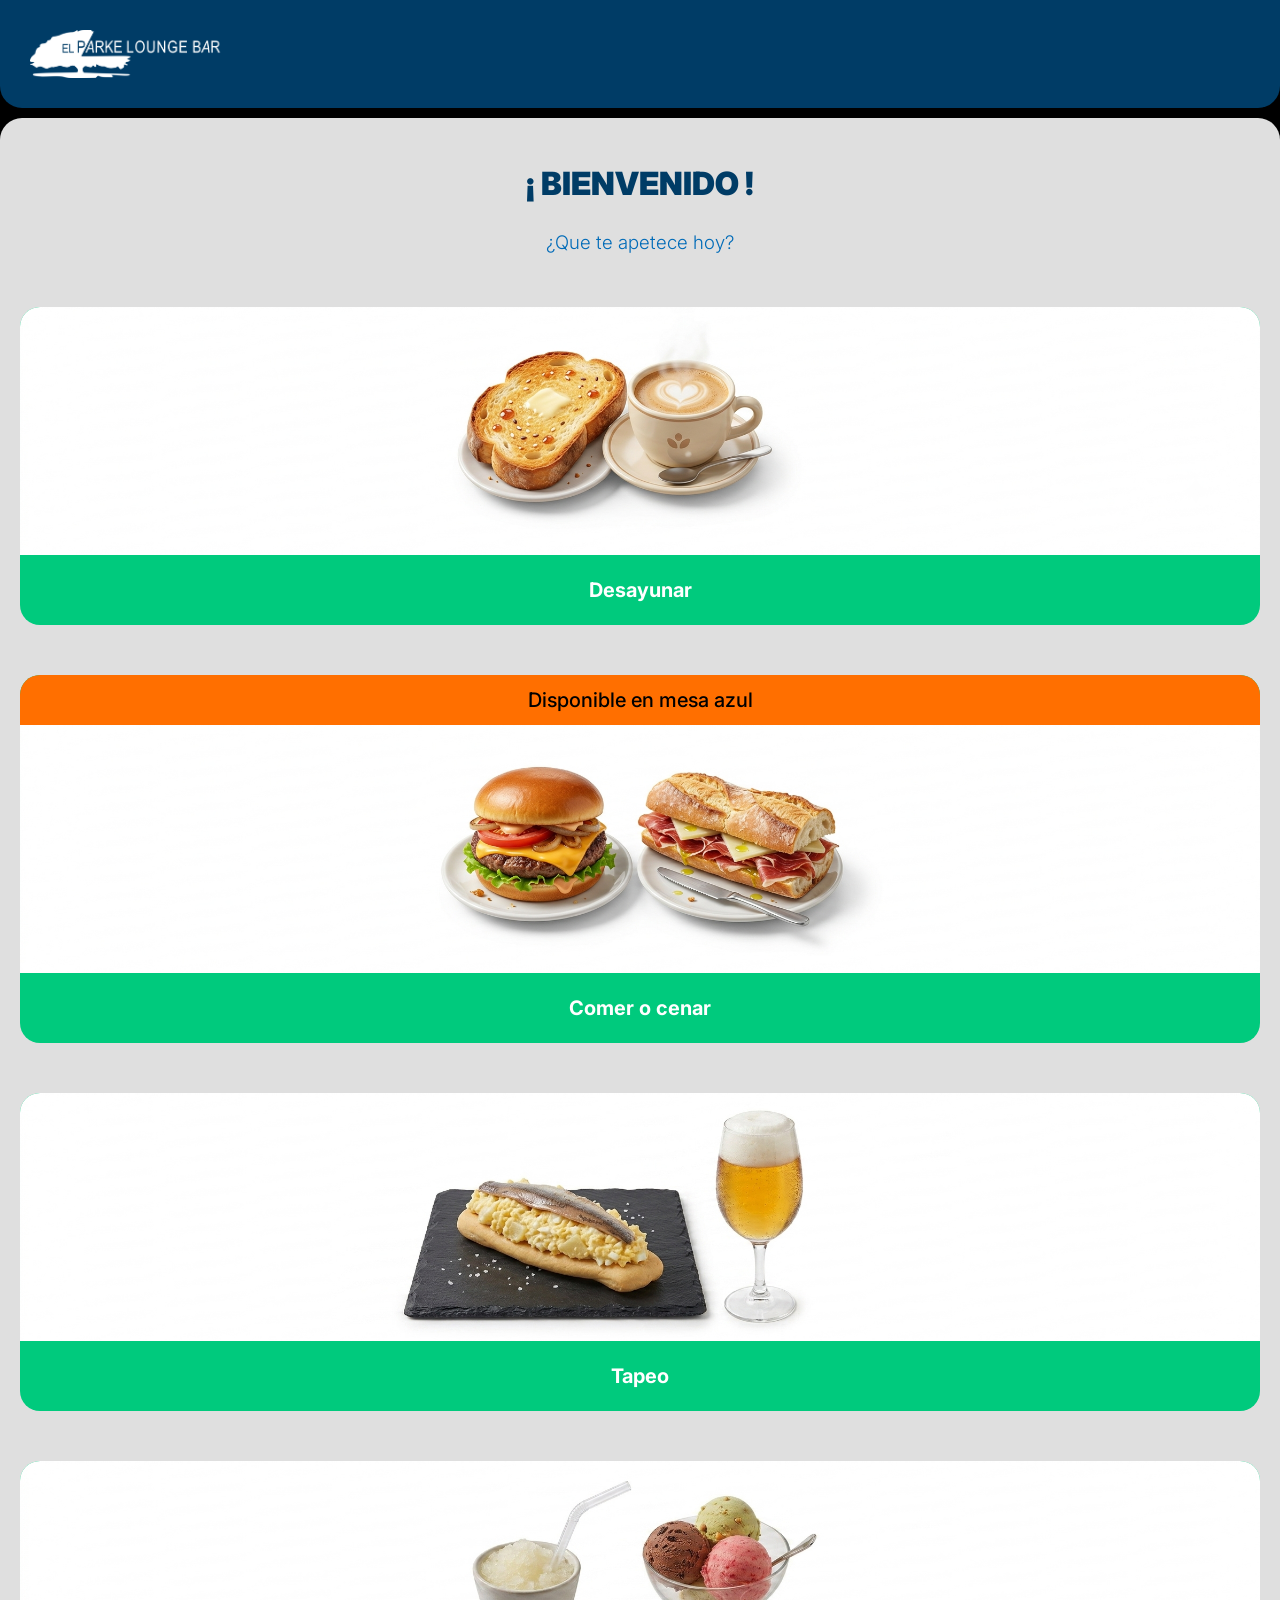
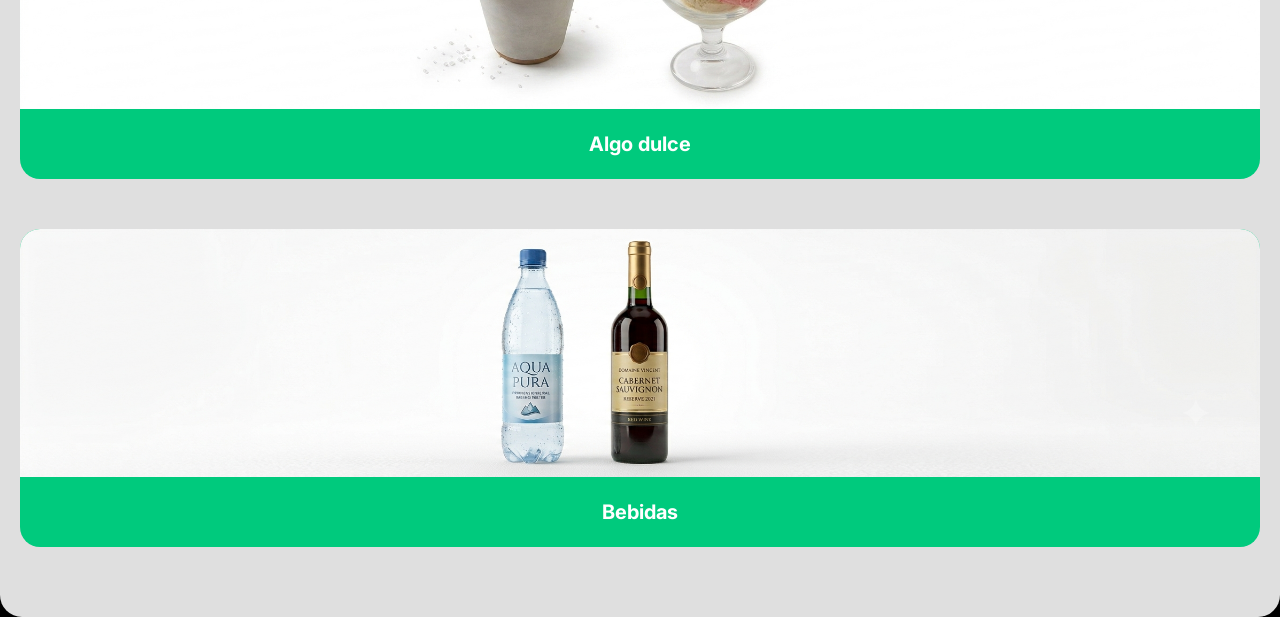
==== index.html @ a4dc77bc "Barra de navegación chrome con color sin importar modo oscuro" ====
<!DOCTYPE html>
<html lang="es">
<head>
    <meta charset="UTF-8">
    <meta name="viewport" content="width=device-width, initial-scale=1.0">
    <meta name="theme-color" content="#003C66" media="(prefers-color-scheme: light)">
    <meta name="theme-color" content="#003C66" media="(prefers-color-scheme: dark)">
    <title>El Parke Lounge Bar</title>
    <link rel="stylesheet" href="index.css">

    <title>El Parke Lounge Bar</title>
    <link rel="preconnect" href="https://fonts.googleapis.com">
    <link rel="preconnect" href="https://fonts.gstatic.com" crossorigin>
    <link href="https://fonts.googleapis.com/css2?family=Inter:wght@400;600;700&display=swap" rel="stylesheet">
</head>

<body>
    <header>
        <img class="Logo" src="Recursos/Logo/IsoLogoWhiteBackgroundBlue.png" alt="Logotipo del comercio llamado El Parque lounch bar que se compone de un arbol y el nombre del local">
    </header>
    
    <main>
        <h1 class="Welcome">¡ BIENVENIDO !</h1>
        <h3 class="QueApetece">¿Que te apetece hoy?</h3>

        <a href="SeccionesES/desayunoES.html" class="ButtonDesayunoInicio">
            <img src="Recursos/Desayunos/ToastAndCoffe.png" alt="Imagen de fondo blanco con una ilustración en 3D que muestra en el centro de la imagen una tostada y una taza de café">
            <p>Desayunar</p>
        </a>

        <a href="SeccionesES/comidaES.html" class="ButtonComidaInicio">
            <p class="AlertaInicio">Disponible en mesa azul</p>
            <img class="SeccionComida" src="Recursos/Comidas/Eat.jpg" alt="Imagen de fondo blanco con una ilustración en 3D que muestra en el centro de la imágen una hamburguesa y un bocadillo">
            <p>Comer o cenar</p>
        </a>

        <a href="SeccionesES/tapeoES.html" class="ButtonTapeoInicio">
            <img src="Recursos/Tapeo/MarineraAndCaña.png" alt="Imagen de fondo blanco con una ilustración en 3D que muestra en el centro de la imágen una marinera y una caña">
            <p>Tapeo</p>
        </a>

        <a href="SeccionesES/dulceES.html" class="ButtonDulceInicio">
            <img src="Recursos/Dulces/GranizadoCopaHelado.png" alt="Imagen de fondo blanco con una ilustración en 3D que muestra en el centro de la imágen un granizado y una copa de elado con tres bolas de diferente sabor">
            <p>Algo dulce</p>
        </a>

        <a href="SeccionesES/bebida.html" class="ButtonDulceInicio">
            <img src="Recursos/Bebidas/PortadaBebidas.png" alt="Imagen de fondo blanco con una ilustración en 3D que muestra en el centro de la imágen una botella de agua y una botella de vino">
            <p>Bebidas</p>
        </a>

    </main>
</body>
</html>
---- index.css ----
body{
    background-color: black;
    padding: 0px;
    margin: 0px;

    font-family: 'Inter', sans-serif;
    font-size: 16px;
    line-height: 1.5;


}

header{
    background-color: #003C66;
    margin: 0px; /*10px*/
    padding: 30px;
    border-radius: 0px 0px 22px 22px; /*22px*/

    display: flex;
    justify-content: space-between;
    align-items: center;


}

img.Logo{
    max-width: 200px;
    height: auto;
}

main{
    background-color: #dfdfdf;
    margin-top: 10px;
    padding: 20px 20px;
    border-radius: 22px;
}

h1.Welcome{
    color: #003C66;
    font-weight: 900;

    text-align: center;
}

h3.QueApetece{
    color: #006BB8;
    font-weight: 300;

    text-align: center;
}

/*div{
    background-color: #00CA7D;
    border-radius: 20px;
    border: none;

    display: flex;
    align-items: center;
    flex-direction: column;

    margin: 50px 0px 50px 0px;
}*/

a{
    background-color: #00CA7D;
    border-radius: 20px;
    border: none;
    margin: 50px 0px 50px 0px;

    display: flex;
    align-items: center;
    flex-direction: column;

    text-decoration: none;
    color: inherit;
}

img{
    border-radius: 20px 20px 0px 0px;
    max-width: 100%;
    height: auto;
}

img.SeccionComida{
    border-radius: 0px 0px 0px 0px;
    max-width: 100%;
    height: auto;
}

p{
    color: white;
    font-weight: bold;
    font-size: 20px;
}

p.AlertaInicio{
    background-color: #FF6F00;
    color: black;
    margin: 0px -16px;
    padding: 10px;
    width: 100%;
    box-sizing: border-box;
    border-radius: 20px 20px 0px 0px;

    font-weight: 500;
    text-align: center;
}
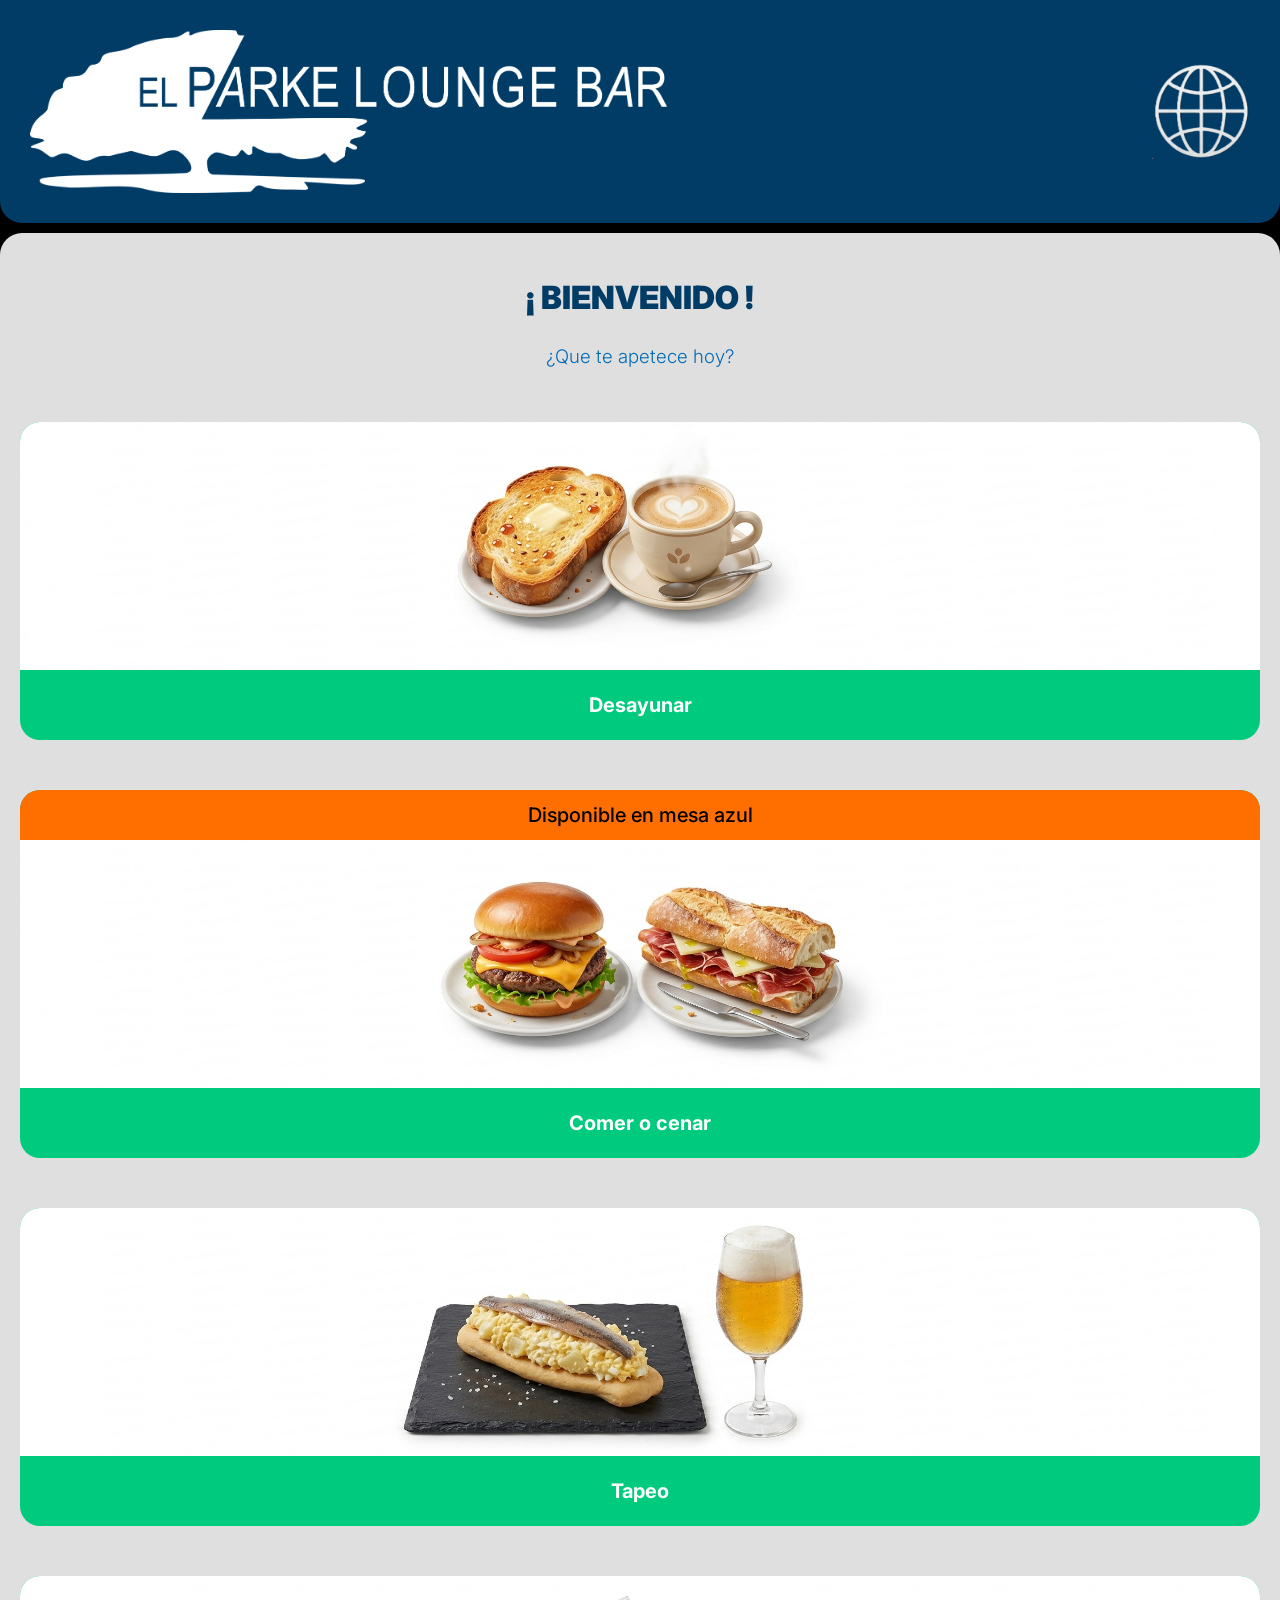
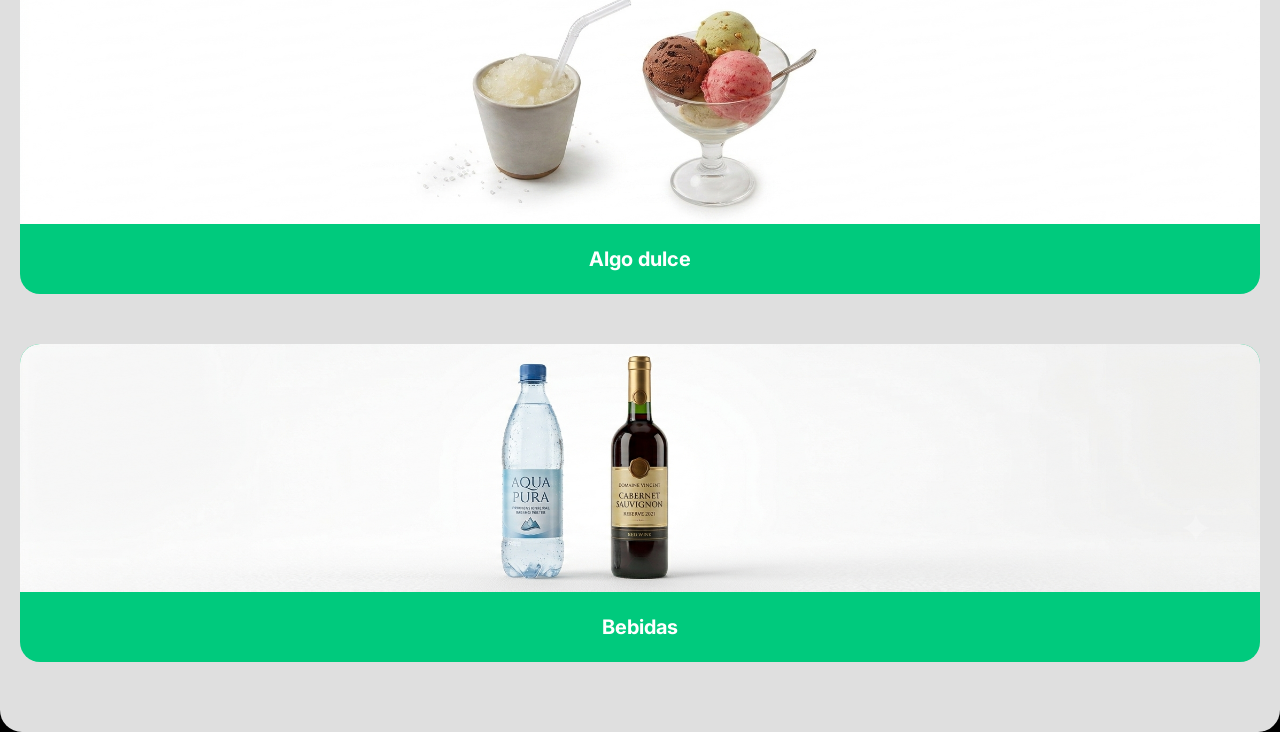
==== commit c3a3d182: "feature: icono de idioma en header" ====
--- a/index.html
+++ b/index.html
@@ -17,6 +17,8 @@
 <body>
     <header>
         <img class="Logo" src="Recursos/Logo/IsoLogoWhiteBackgroundBlue.png" alt="Logotipo del comercio llamado El Parque lounch bar que se compone de un arbol y el nombre del local">
+
+        <img class="IconoIdioma" src="Recursos/Icons/LenguageBotton.png" alt="Icono para cambiar el idioma">
     </header>
     
     <main>
@@ -45,7 +47,7 @@
         </a>
 
         <a href="SeccionesES/bebida.html" class="ButtonDulceInicio">
-            <img src="Recursos/Bebidas/PortadaBebidas.png" alt="Imagen de fondo blanco con una ilustración en 3D que muestra en el centro de la imágen una botella de agua y una botella de vino">
+            <img class="SeccionBebida" src="Recursos/Bebidas/PortadaBebidas.png" alt="Imagen de fondo blanco con una ilustración en 3D que muestra en el centro de la imágen una botella de agua y una botella de vino">
             <p>Bebidas</p>
         </a>
 
--- a/index.css
+++ b/index.css
@@ -24,7 +24,12 @@
 }
 
 img.Logo{
-    max-width: 200px;
+    max-width: 55%;
+    height: auto;
+}
+
+img.IconoIdioma{
+    width: 8%;
     height: auto;
 }
 
@@ -48,18 +53,6 @@
 
     text-align: center;
 }
-
-/*div{
-    background-color: #00CA7D;
-    border-radius: 20px;
-    border: none;
-
-    display: flex;
-    align-items: center;
-    flex-direction: column;
-
-    margin: 50px 0px 50px 0px;
-}*/
 
 a{
     background-color: #00CA7D;
@@ -87,6 +80,12 @@
     height: auto;
 }
 
+img.SeccionBebida{
+    border-radius: 20px 20px 0px 0px;
+    max-width: 100%;
+    height: auto;
+}
+
 p{
     color: white;
     font-weight: bold;
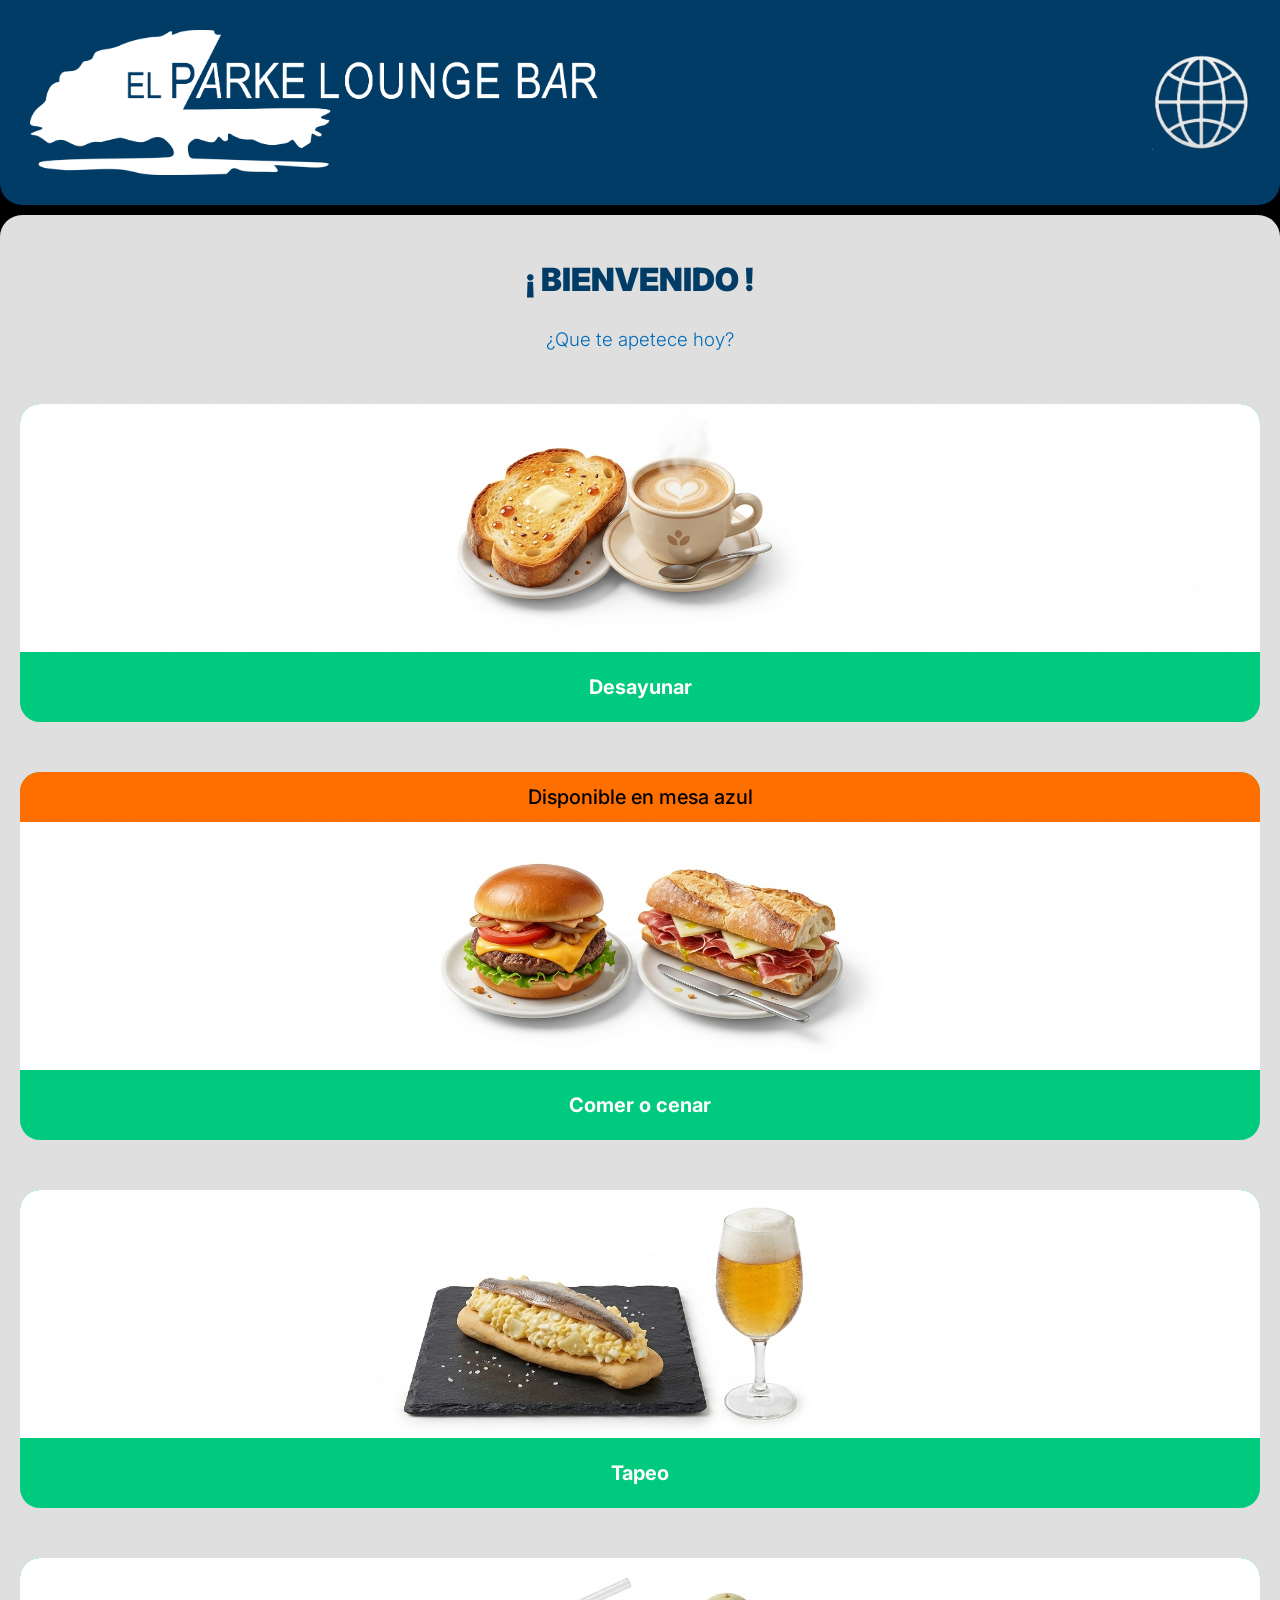
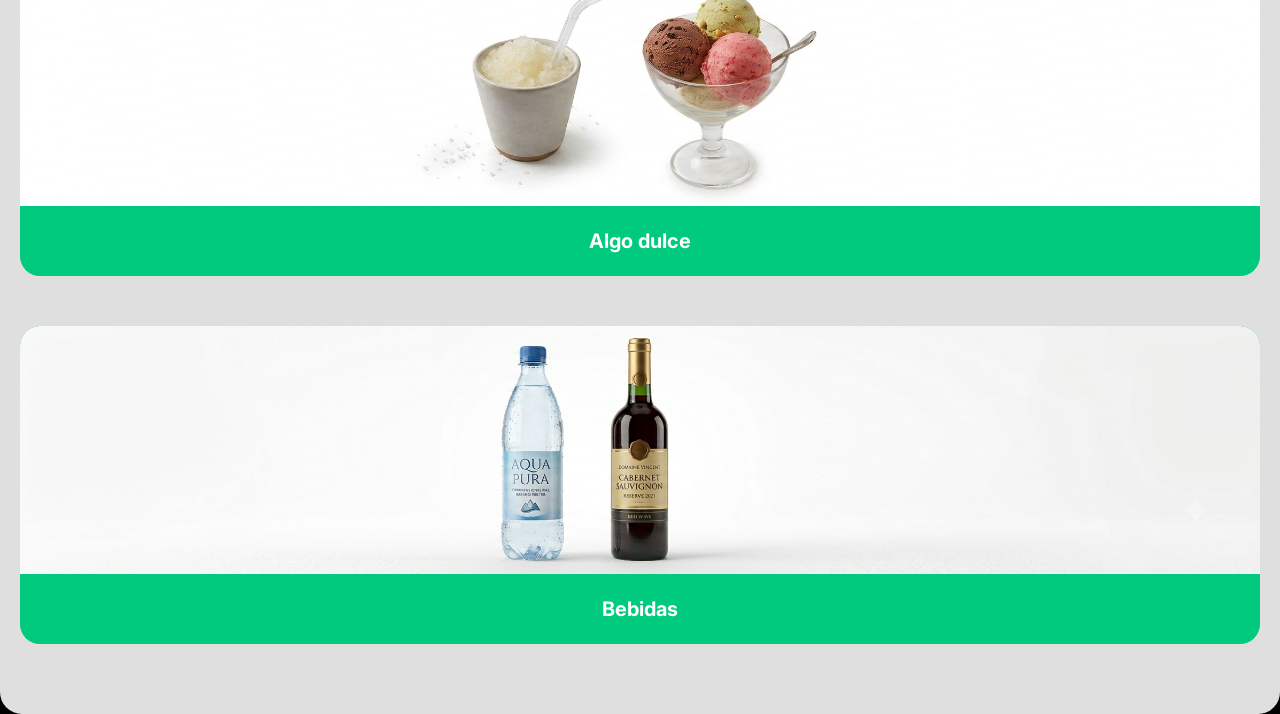
==== commit e9767c15: "feature idioma" ====
--- a/index.html
+++ b/index.html
@@ -8,7 +8,6 @@
     <title>El Parke Lounge Bar</title>
     <link rel="stylesheet" href="index.css">
 
-    <title>El Parke Lounge Bar</title>
     <link rel="preconnect" href="https://fonts.googleapis.com">
     <link rel="preconnect" href="https://fonts.gstatic.com" crossorigin>
     <link href="https://fonts.googleapis.com/css2?family=Inter:wght@400;600;700&display=swap" rel="stylesheet">
@@ -18,9 +17,15 @@
     <header>
         <img class="Logo" src="Recursos/Logo/IsoLogoWhiteBackgroundBlue.png" alt="Logotipo del comercio llamado El Parque lounch bar que se compone de un arbol y el nombre del local">
 
-        <img class="IconoIdioma" src="Recursos/Icons/LenguageBotton.png" alt="Icono para cambiar el idioma">
+        <div class="SelectorIdioma">
+            <img class="IconoIdioma" src="Recursos/Icons/LenguageBotton.png" alt="Icono para cambiar el idioma">
+            <select class="MenuIdioma" aria-label="Seleccionar idioma">
+                <option value="ES" selected>Español</option>
+                <option value="EN">English</option>
+            </select>
+        </div>
     </header>
-    
+
     <main>
         <h1 class="Welcome">¡ BIENVENIDO !</h1>
         <h3 class="QueApetece">¿Que te apetece hoy?</h3>
@@ -46,11 +51,13 @@
             <p>Algo dulce</p>
         </a>
 
-        <a href="SeccionesES/bebida.html" class="ButtonDulceInicio">
+        <a href="SeccionesES/bebidasES.html" class="ButtonDulceInicio">
             <img class="SeccionBebida" src="Recursos/Bebidas/PortadaBebidas.png" alt="Imagen de fondo blanco con una ilustración en 3D que muestra en el centro de la imágen una botella de agua y una botella de vino">
             <p>Bebidas</p>
         </a>
 
     </main>
+
+<script src="idiomas.js"></script>
 </body>
-</html>+</html>
--- a/index.css
+++ b/index.css
@@ -24,13 +24,40 @@
 }
 
 img.Logo{
-    max-width: 55%;
+    max-width: 49%;
     height: auto;
 }
 
-img.IconoIdioma{
+/* --------- Selector de idioma --------- */
+
+/* El contenedor ocupa el hueco que antes ocupaba el icono suelto */
+div.SelectorIdioma{
+    position: relative; /* referencia para el select invisible */
     width: 8%;
+    min-width: 44px; /* área táctil mínima recomendada en móvil */
+}
+
+.SelectorIdioma img.IconoIdioma{
+    width: 100%;
     height: auto;
+    display: block;
+}
+
+/* Select transparente encima del icono: al tocar la imagen
+   se abre el menú nativo del sistema para elegir idioma */
+select.MenuIdioma{
+    position: absolute;
+    top: 0;
+    left: 0;
+    width: 100%;
+    height: 100%;
+
+    opacity: 0; /* invisible pero funcional */
+    border: none;
+    cursor: pointer;
+
+    -webkit-appearance: none;
+    appearance: none;
 }
 
 main{
@@ -103,4 +130,4 @@
 
     font-weight: 500;
     text-align: center;
-}+}
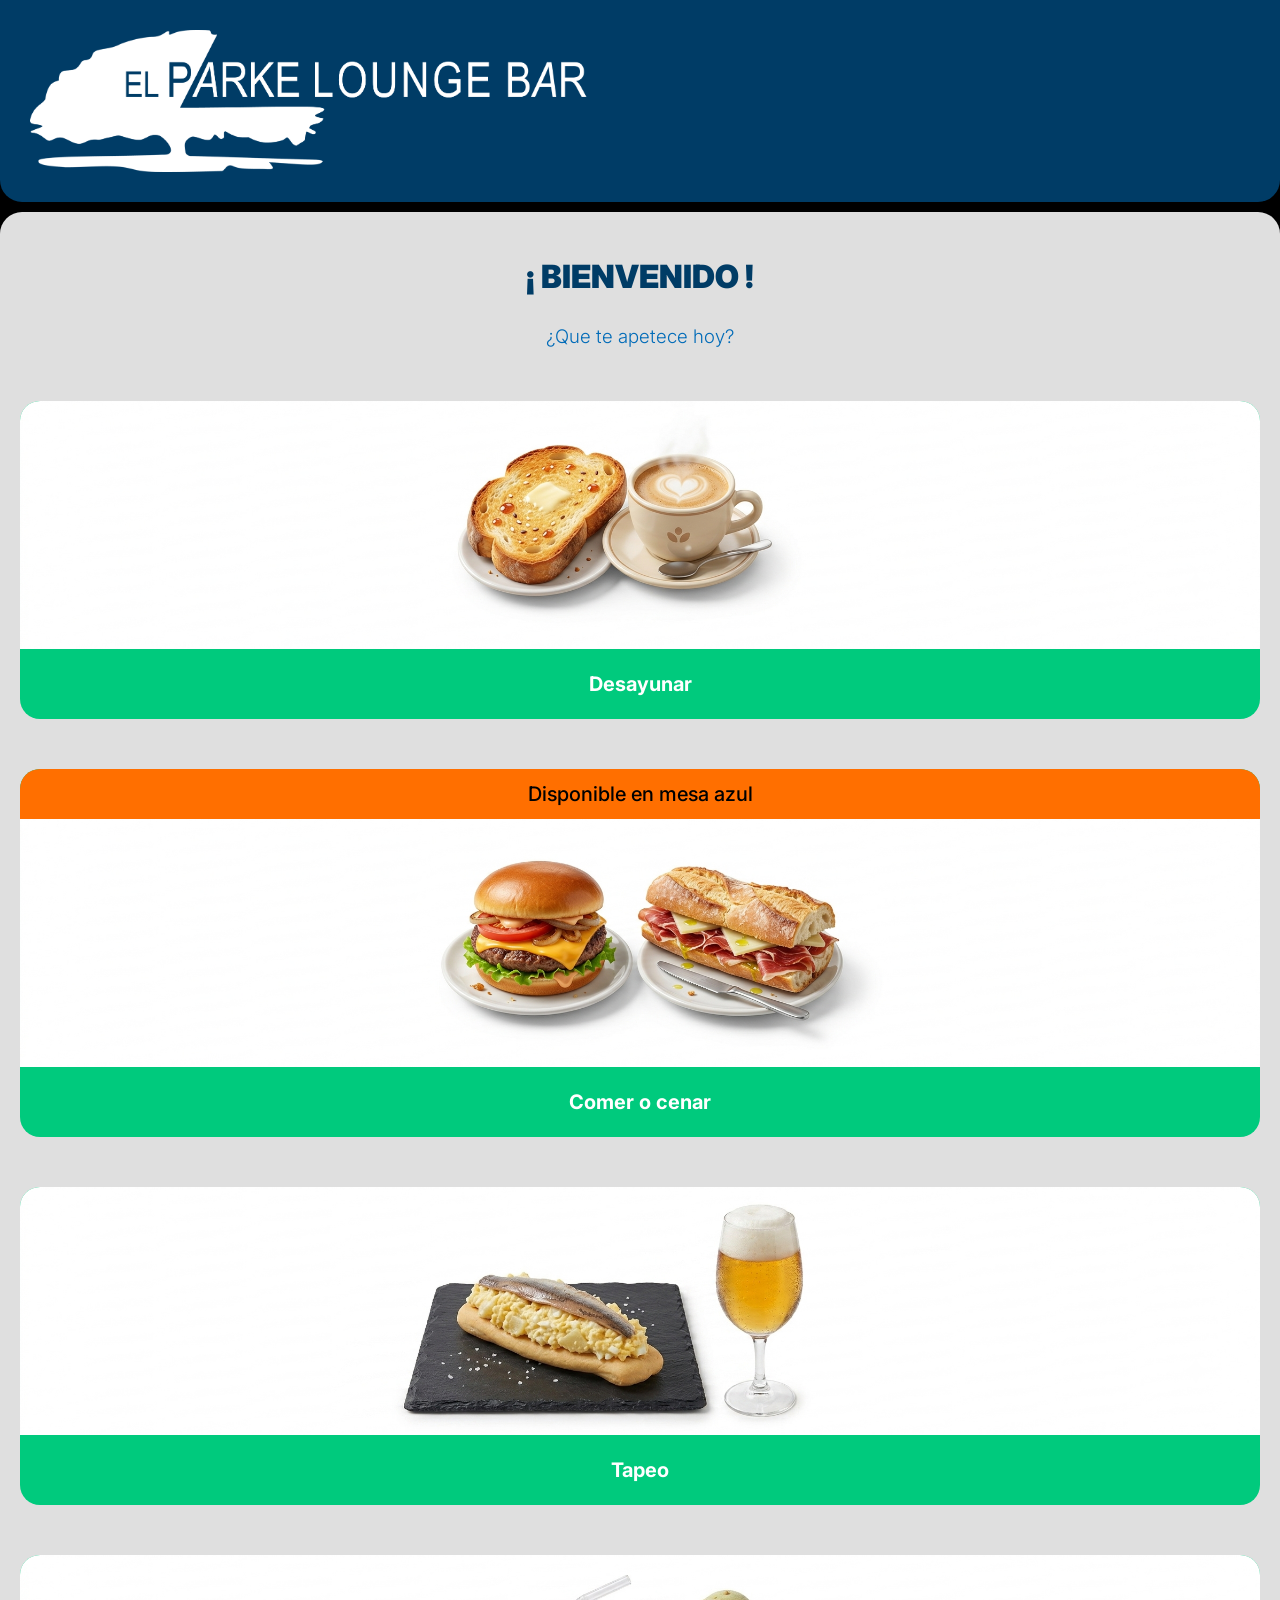
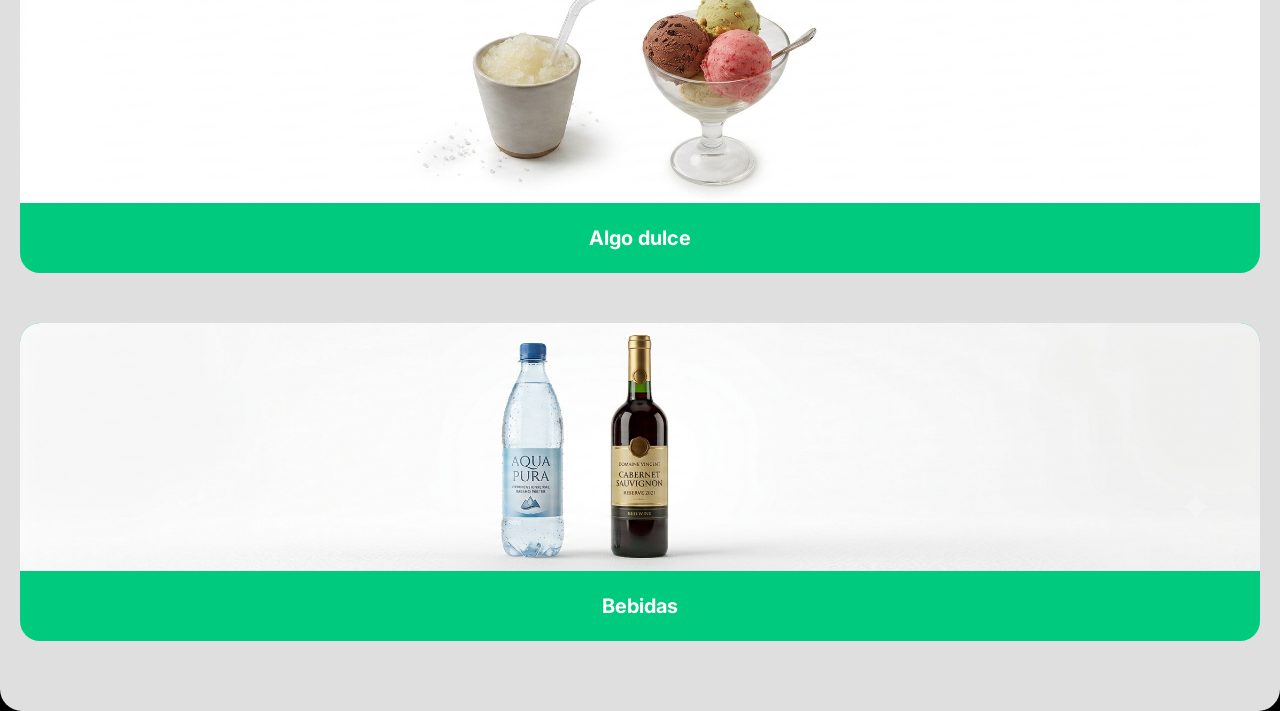
==== commit bb5eaf9d: "Muteada opción de idioma" ====
--- a/index.html
+++ b/index.html
@@ -17,6 +17,7 @@
     <header>
         <img class="Logo" src="Recursos/Logo/IsoLogoWhiteBackgroundBlue.png" alt="Logotipo del comercio llamado El Parque lounch bar que se compone de un arbol y el nombre del local">
 
+        <!--
         <div class="SelectorIdioma">
             <img class="IconoIdioma" src="Recursos/Icons/LenguageBotton.png" alt="Icono para cambiar el idioma">
             <select class="MenuIdioma" aria-label="Seleccionar idioma">
@@ -24,6 +25,7 @@
                 <option value="EN">English</option>
             </select>
         </div>
+        -->
     </header>
 
     <main>
--- a/index.css
+++ b/index.css
@@ -24,7 +24,7 @@
 }
 
 img.Logo{
-    max-width: 49%;
+    max-width: 48%;
     height: auto;
 }
 
@@ -38,7 +38,7 @@
 }
 
 .SelectorIdioma img.IconoIdioma{
-    width: 100%;
+    width: 50%;
     height: auto;
     display: block;
 }
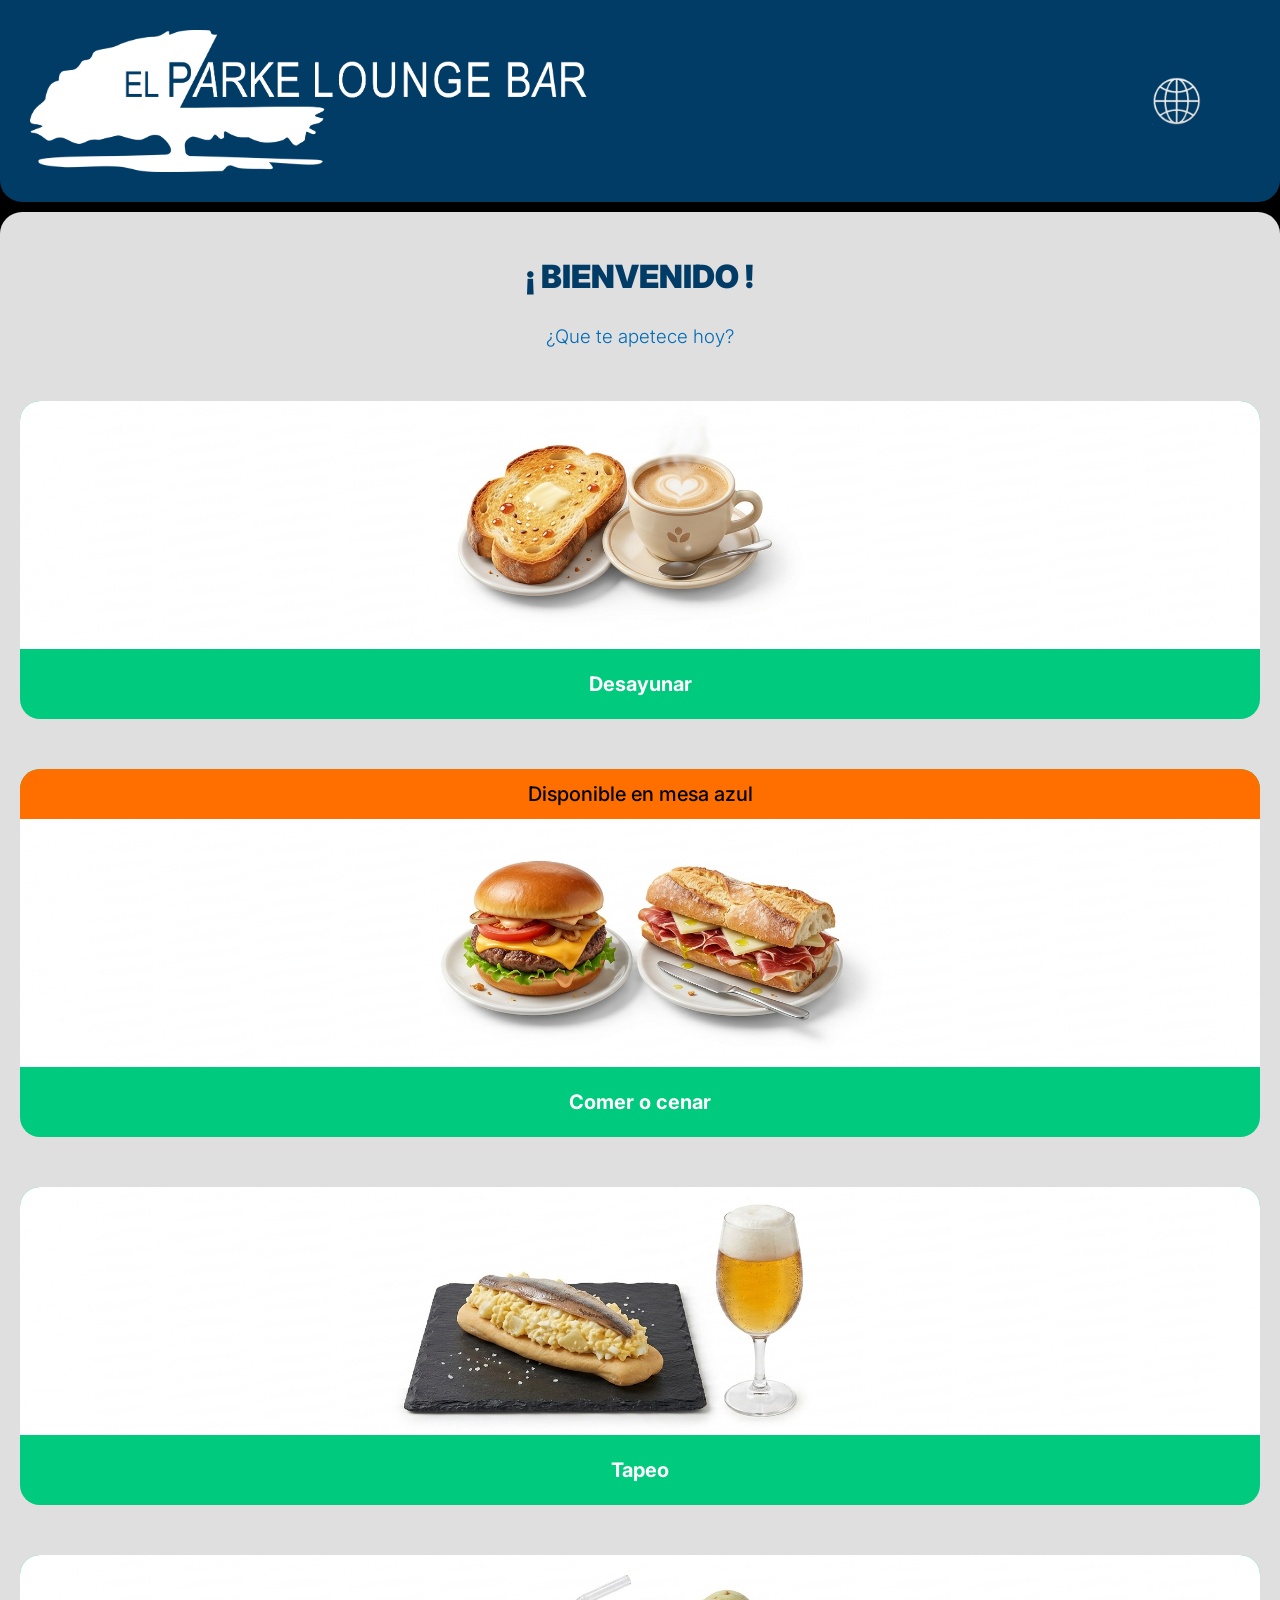
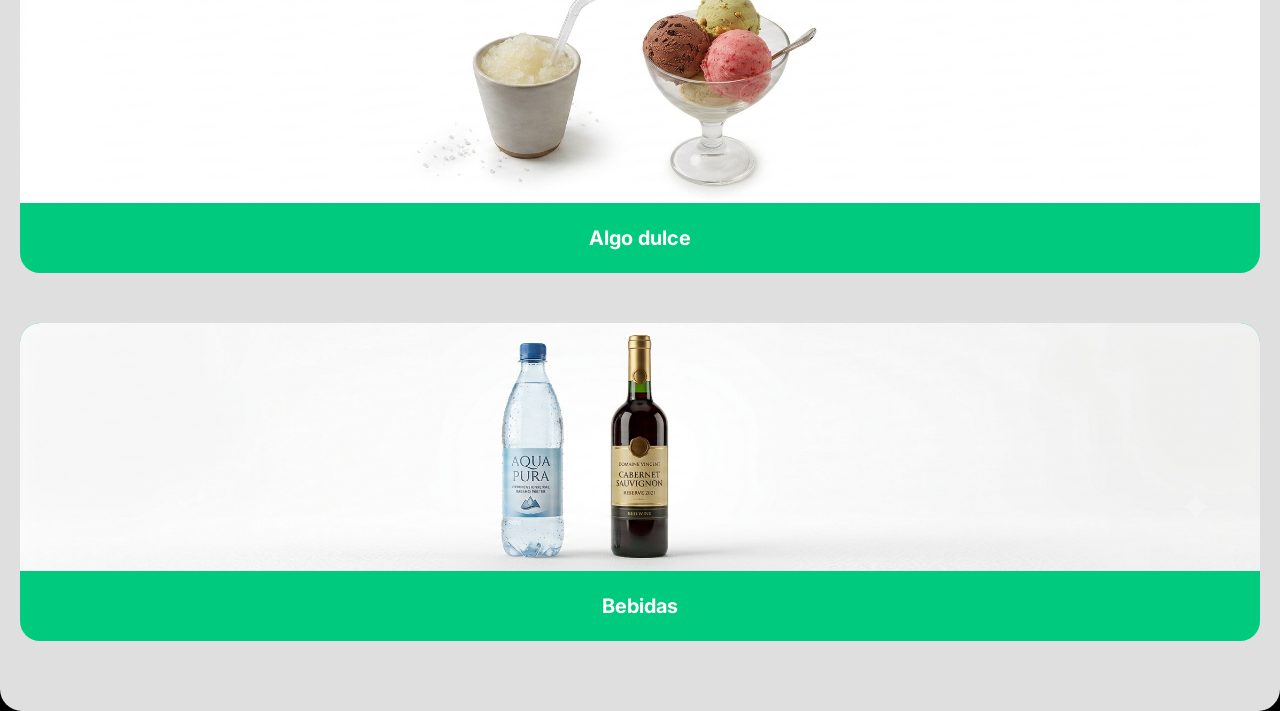
==== commit f08bdb65: "Botón de idioma habilitado" ====
--- a/index.html
+++ b/index.html
@@ -17,7 +17,6 @@
     <header>
         <img class="Logo" src="Recursos/Logo/IsoLogoWhiteBackgroundBlue.png" alt="Logotipo del comercio llamado El Parque lounch bar que se compone de un arbol y el nombre del local">
 
-        <!--
         <div class="SelectorIdioma">
             <img class="IconoIdioma" src="Recursos/Icons/LenguageBotton.png" alt="Icono para cambiar el idioma">
             <select class="MenuIdioma" aria-label="Seleccionar idioma">
@@ -25,7 +24,6 @@
                 <option value="EN">English</option>
             </select>
         </div>
-        -->
     </header>
 
     <main>
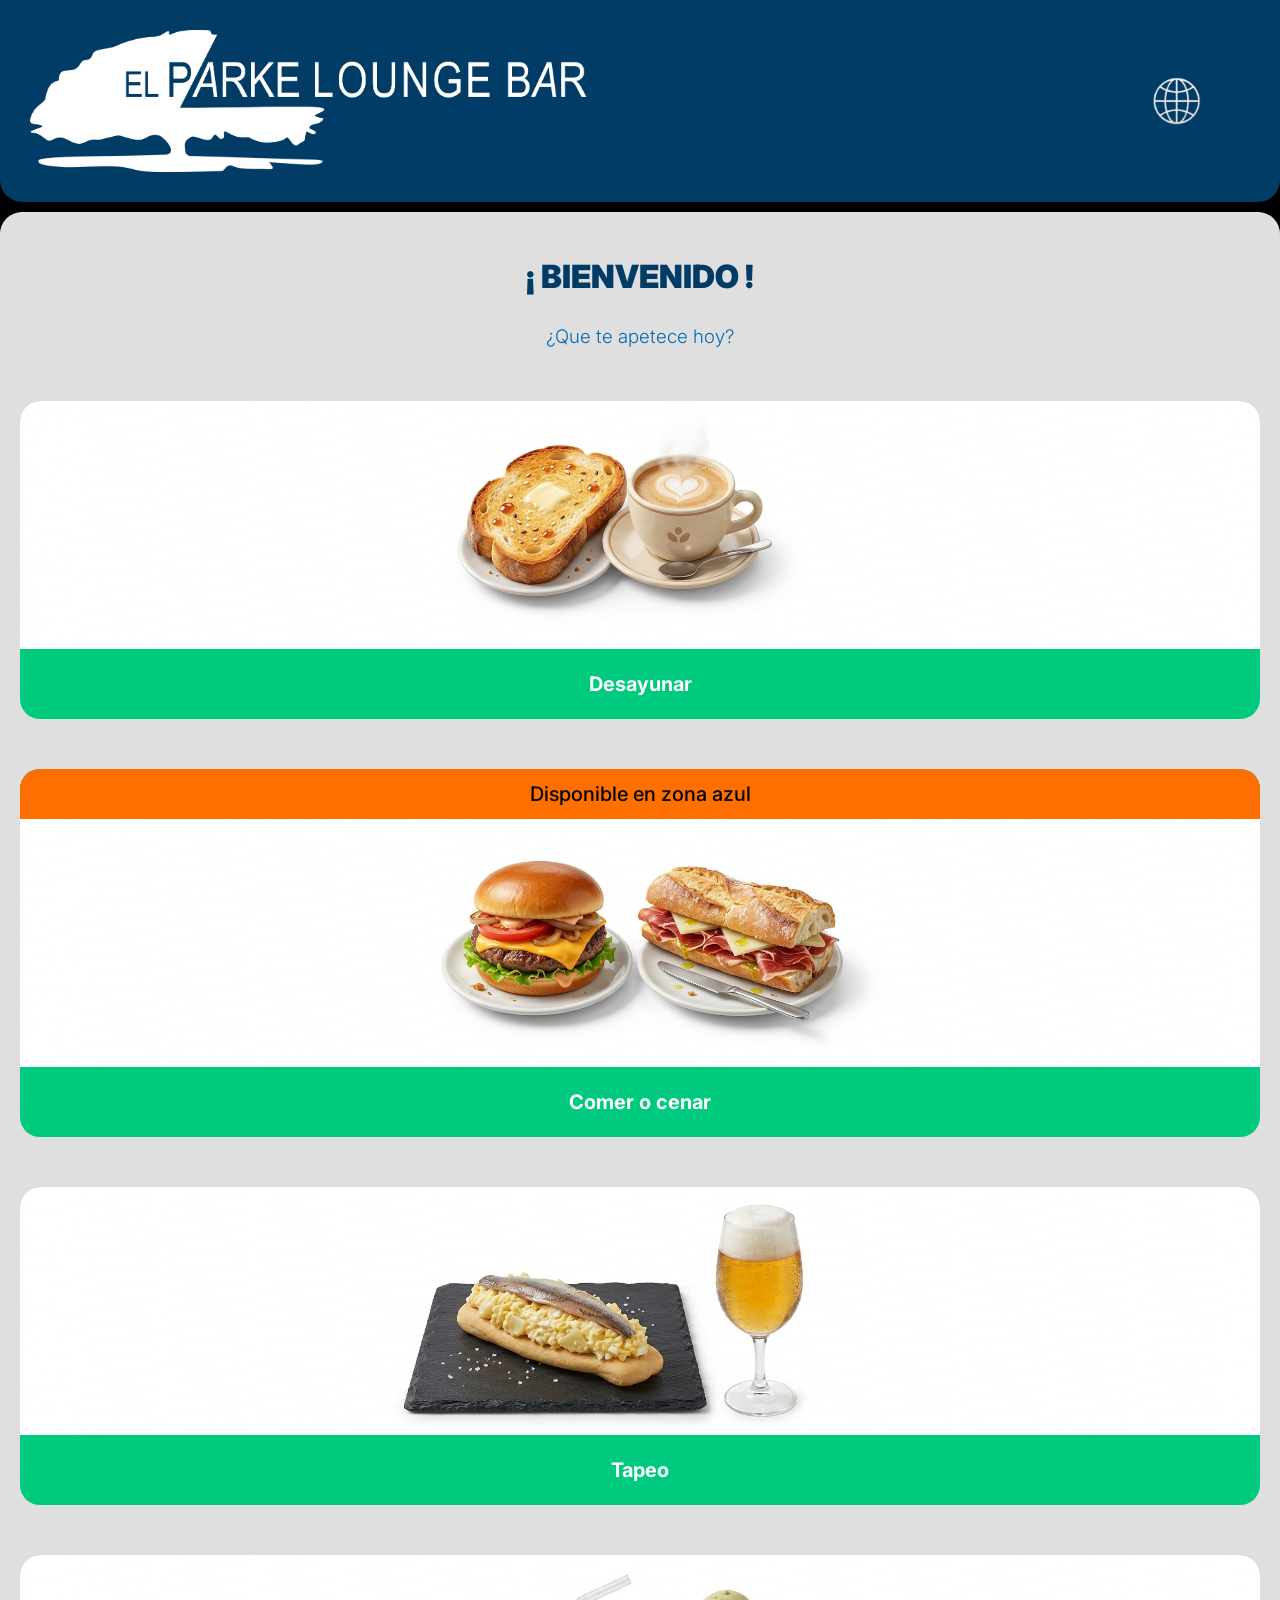
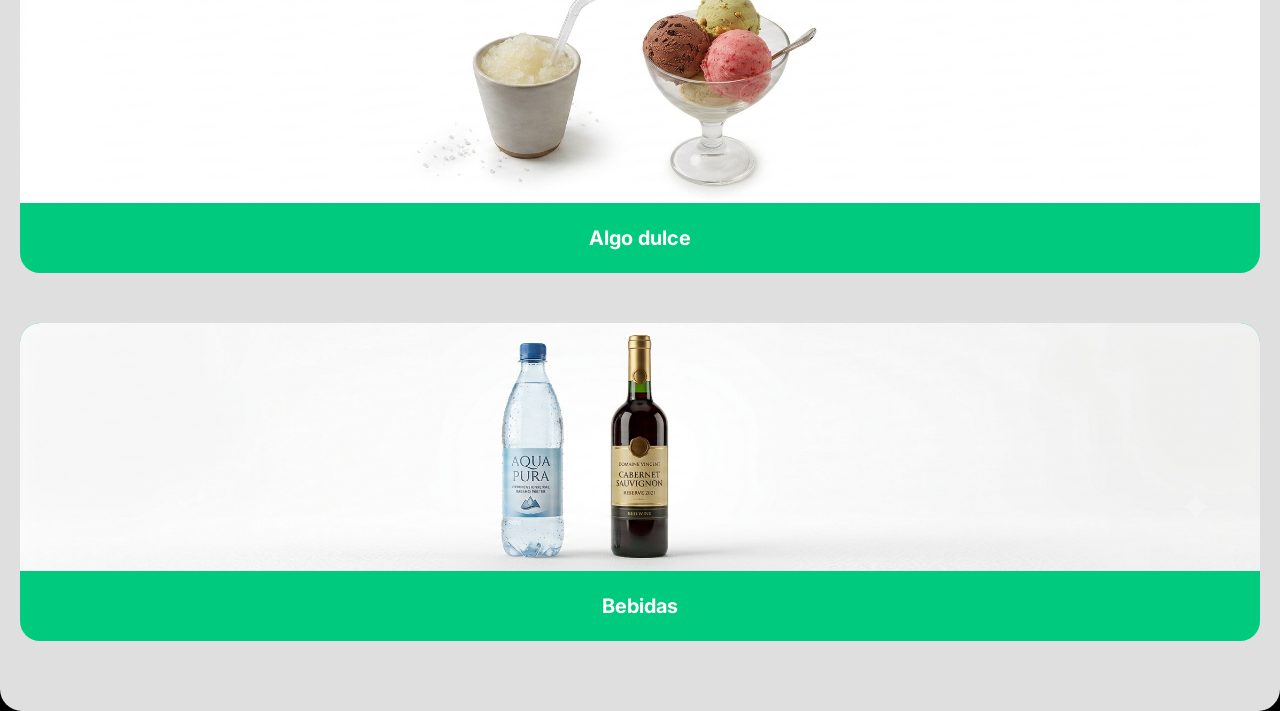
==== commit cf18dbc9: "fix: bugs and preference of client" ====
--- a/index.html
+++ b/index.html
@@ -36,7 +36,7 @@
         </a>
 
         <a href="SeccionesES/comidaES.html" class="ButtonComidaInicio">
-            <p class="AlertaInicio">Disponible en mesa azul</p>
+            <p class="AlertaInicio">Disponible en zona azul</p>
             <img class="SeccionComida" src="Recursos/Comidas/Eat.jpg" alt="Imagen de fondo blanco con una ilustración en 3D que muestra en el centro de la imágen una hamburguesa y un bocadillo">
             <p>Comer o cenar</p>
         </a>
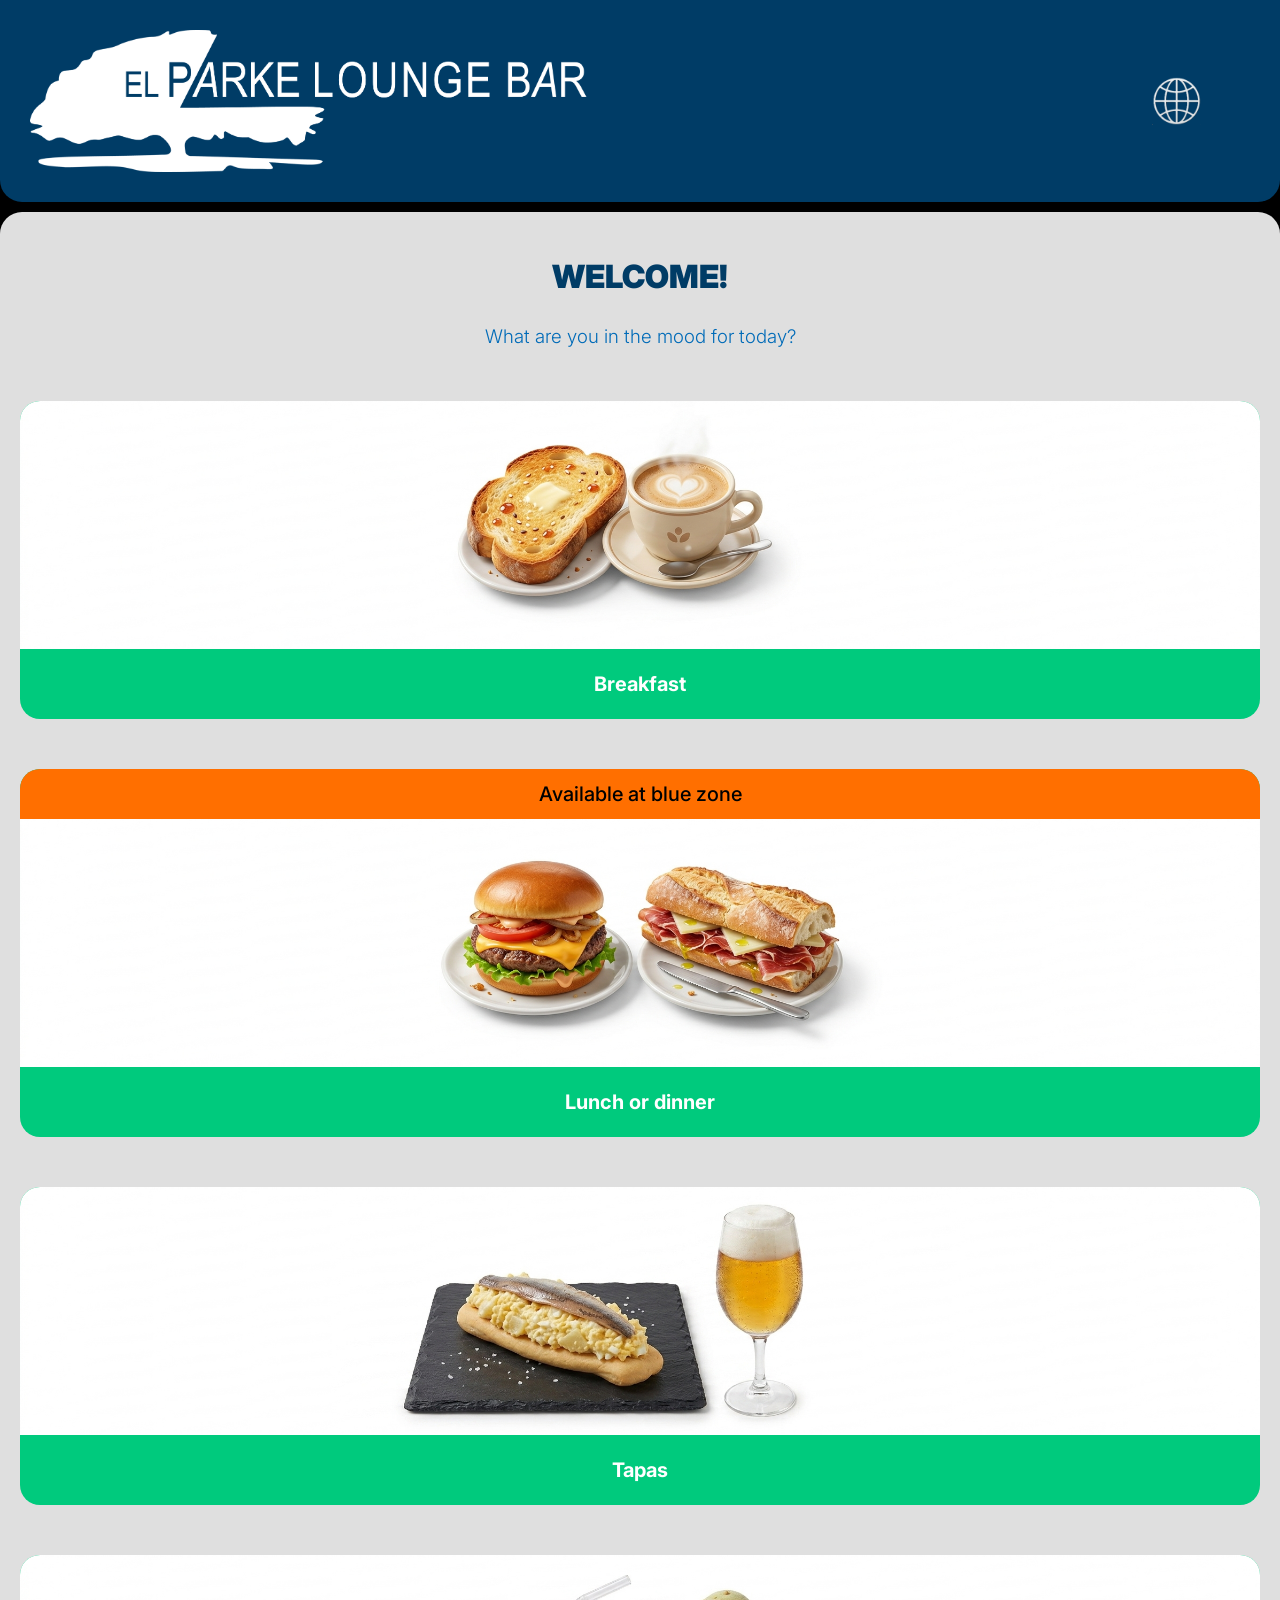
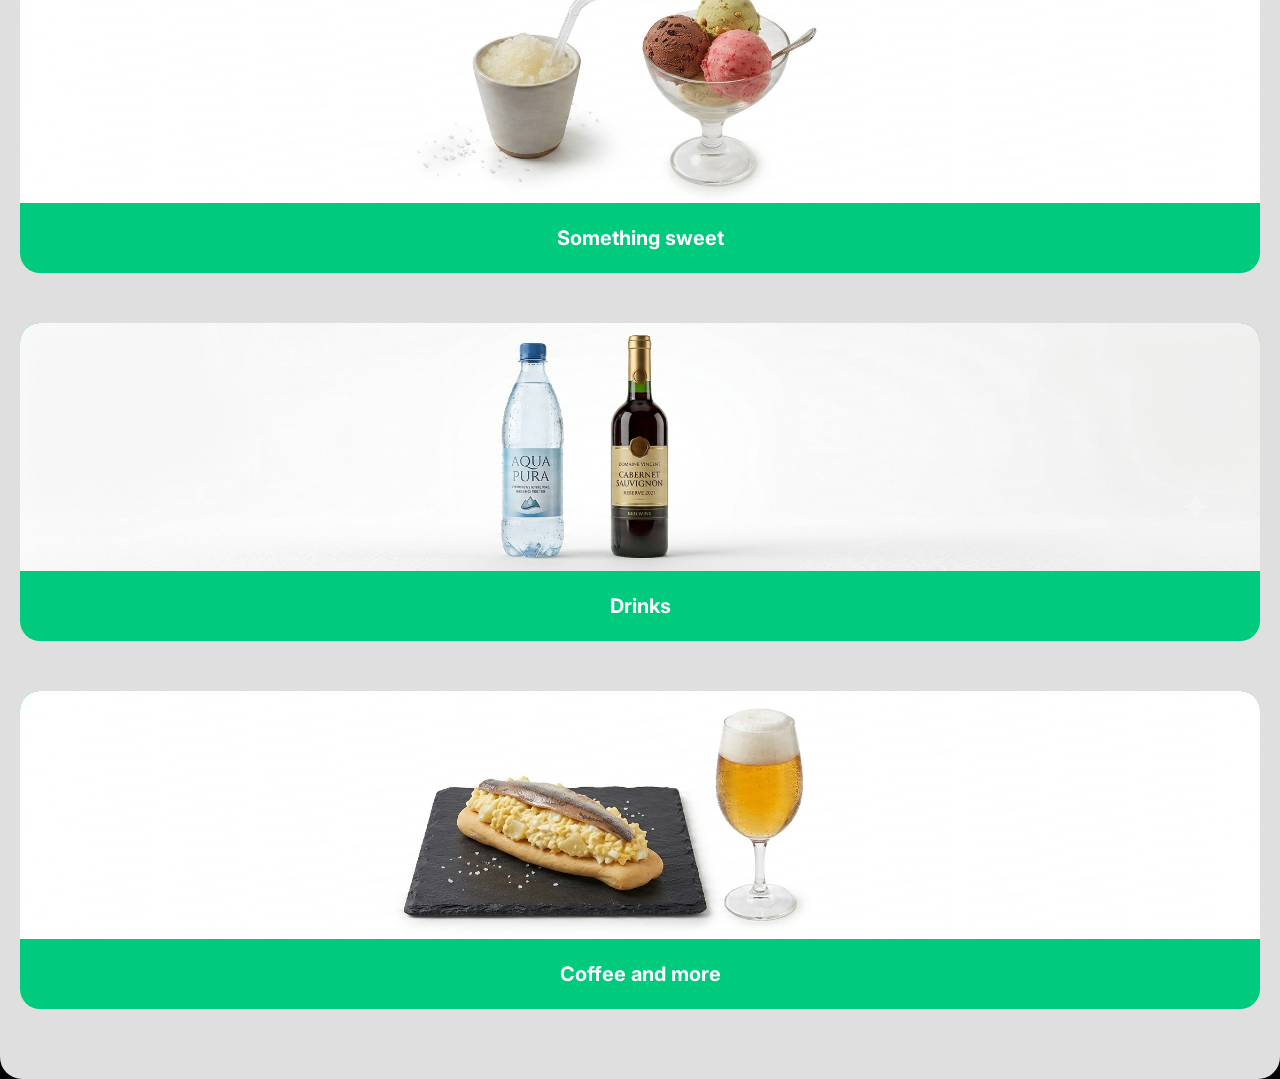
==== commit 06feab0e: "Reestructuración de página" ====
--- a/index.html
+++ b/index.html
@@ -6,7 +6,8 @@
     <meta name="theme-color" content="#003C66" media="(prefers-color-scheme: light)">
     <meta name="theme-color" content="#003C66" media="(prefers-color-scheme: dark)">
     <title>El Parke Lounge Bar</title>
-    <link rel="stylesheet" href="index.css">
+    <meta name="description" content="Carta de El Parke Lounge Bar: desayunos, comidas, tapeo, dulces, bebidas y cafés.">
+    <link rel="stylesheet" href="estilos.css">
 
     <link rel="preconnect" href="https://fonts.googleapis.com">
     <link rel="preconnect" href="https://fonts.gstatic.com" crossorigin>
@@ -14,50 +15,10 @@
 </head>
 
 <body>
-    <header>
-        <img class="Logo" src="Recursos/Logo/IsoLogoWhiteBackgroundBlue.png" alt="Logotipo del comercio llamado El Parque lounch bar que se compone de un arbol y el nombre del local">
+    <!-- Toda la carta (portada y secciones) la genera carta.js a
+         partir de carta.json. Qué se muestra lo dice la dirección:
+         #es, #en, #es/tapeo, #en/cafeOtros… -->
 
-        <div class="SelectorIdioma">
-            <img class="IconoIdioma" src="Recursos/Icons/LenguageBotton.png" alt="Icono para cambiar el idioma">
-            <select class="MenuIdioma" aria-label="Seleccionar idioma">
-                <option value="ES" selected>Español</option>
-                <option value="EN">English</option>
-            </select>
-        </div>
-    </header>
-
-    <main>
-        <h1 class="Welcome">¡ BIENVENIDO !</h1>
-        <h3 class="QueApetece">¿Que te apetece hoy?</h3>
-
-        <a href="SeccionesES/desayunoES.html" class="ButtonDesayunoInicio">
-            <img src="Recursos/Desayunos/ToastAndCoffe.png" alt="Imagen de fondo blanco con una ilustración en 3D que muestra en el centro de la imagen una tostada y una taza de café">
-            <p>Desayunar</p>
-        </a>
-
-        <a href="SeccionesES/comidaES.html" class="ButtonComidaInicio">
-            <p class="AlertaInicio">Disponible en zona azul</p>
-            <img class="SeccionComida" src="Recursos/Comidas/Eat.jpg" alt="Imagen de fondo blanco con una ilustración en 3D que muestra en el centro de la imágen una hamburguesa y un bocadillo">
-            <p>Comer o cenar</p>
-        </a>
-
-        <a href="SeccionesES/tapeoES.html" class="ButtonTapeoInicio">
-            <img src="Recursos/Tapeo/MarineraAndCaña.png" alt="Imagen de fondo blanco con una ilustración en 3D que muestra en el centro de la imágen una marinera y una caña">
-            <p>Tapeo</p>
-        </a>
-
-        <a href="SeccionesES/dulceES.html" class="ButtonDulceInicio">
-            <img src="Recursos/Dulces/GranizadoCopaHelado.png" alt="Imagen de fondo blanco con una ilustración en 3D que muestra en el centro de la imágen un granizado y una copa de elado con tres bolas de diferente sabor">
-            <p>Algo dulce</p>
-        </a>
-
-        <a href="SeccionesES/bebidasES.html" class="ButtonDulceInicio">
-            <img class="SeccionBebida" src="Recursos/Bebidas/PortadaBebidas.png" alt="Imagen de fondo blanco con una ilustración en 3D que muestra en el centro de la imágen una botella de agua y una botella de vino">
-            <p>Bebidas</p>
-        </a>
-
-    </main>
-
-<script src="idiomas.js"></script>
+<script src="carta.js"></script>
 </body>
 </html>
--- a/estilos.css
+++ b/estilos.css
@@ -0,0 +1,547 @@
+/* =========================================================
+   El Parke Lounge Bar — hoja de estilos única
+   ---------------------------------------------------------
+   Reúne lo que antes estaba repartido en index.css (la portada),
+   global.css (las secciones) y las hojas sueltas de cada sección
+   (desayunoES.css, comidaES.css, tapeoES.css…).
+
+   Como ahora todo vive en una sola página, hay reglas de la
+   portada y de las secciones que se pisarían entre ellas (el
+   tamaño del logo, el redondeo de la cabecera, los <a>, los <p>…).
+   Por eso cada bloque va colgado de la clase que carta.js pone en
+   el <body> según lo que esté mostrando:
+
+       <body class="Portada">   -> pantalla de inicio
+       <body class="Seccion">   -> una sección de la carta
+
+   El aspecto es exactamente el mismo que antes; solo cambia de
+   dónde cuelga cada regla.
+   ========================================================= */
+
+
+/* =========================================================
+   1. Común a las dos vistas
+   ========================================================= */
+
+body{
+    background-color: black;
+
+    font-family: 'Inter', sans-serif;
+    font-size: 16px;
+    line-height: 1.5;
+
+    padding: 0px;
+    margin: 0px;
+}
+
+header{
+    background-color: #003C66;
+    margin: 0px;
+    padding: 30px;
+
+    display: flex;
+    justify-content: space-between;
+    align-items: center;
+}
+
+/* La cabecera de la portada va redondeada por abajo; la de las
+   secciones no, porque debajo lleva pegada la barra de pestañas */
+body.Portada header{ border-radius: 0px 0px 22px 22px; }
+body.Seccion header{ border-radius: 0px; }
+
+body.Portada img.Logo{ max-width: 48%; height: auto; }
+body.Seccion img.Logo{ max-width: 55%; height: auto; }
+
+main{
+    background-color: #dfdfdf;
+    margin-top: 10px;
+    border-radius: 22px;
+}
+
+body.Portada main{ padding: 20px 20px; }
+body.Seccion main{ padding: 0px 0px 5px 0px; }
+
+/* --------- Selector de idioma --------- */
+
+/* El contenedor ocupa el hueco que antes ocupaba el icono suelto */
+div.SelectorIdioma{
+    position: relative; /* referencia para el select invisible */
+    width: 8%;
+    min-width: 44px; /* área táctil mínima recomendada en móvil */
+}
+
+.SelectorIdioma img.IconoIdioma{
+    width: 50%;
+    height: auto;
+    display: block;
+}
+
+/* Select transparente encima del icono: al tocar la imagen
+   se abre el menú nativo del sistema para elegir idioma */
+select.MenuIdioma{
+    position: absolute;
+    top: 0;
+    left: 0;
+    width: 100%;
+    height: 100%;
+
+    opacity: 0; /* invisible pero funcional */
+    border: none;
+    cursor: pointer;
+
+    -webkit-appearance: none;
+    appearance: none;
+}
+
+
+/* =========================================================
+   2. Portada  (antes index.css)
+   ========================================================= */
+
+body.Portada h1.Welcome{
+    color: #003C66;
+    font-weight: 900;
+
+    text-align: center;
+}
+
+body.Portada h3.QueApetece{
+    color: #006BB8;
+    font-weight: 300;
+
+    text-align: center;
+}
+
+body.Portada a{
+    background-color: #00CA7D;
+    border-radius: 20px;
+    border: none;
+    margin: 50px 0px 50px 0px;
+
+    display: flex;
+    align-items: center;
+    flex-direction: column;
+
+    text-decoration: none;
+    color: inherit;
+}
+
+body.Portada img{
+    border-radius: 20px 20px 0px 0px;
+    max-width: 100%;
+    height: auto;
+}
+
+body.Portada img.SeccionComida{
+    border-radius: 0px 0px 0px 0px;
+    max-width: 100%;
+    height: auto;
+}
+
+body.Portada img.SeccionBebida{
+    border-radius: 20px 20px 0px 0px;
+    max-width: 100%;
+    height: auto;
+}
+
+body.Portada p{
+    color: white;
+    font-weight: bold;
+    font-size: 20px;
+}
+
+body.Portada p.AlertaInicio{
+    background-color: #FF6F00;
+    color: black;
+    margin: 0px -16px;
+    padding: 10px;
+    width: 100%;
+    box-sizing: border-box;
+    border-radius: 20px 20px 0px 0px;
+
+    font-weight: 500;
+    text-align: center;
+}
+
+
+/* =========================================================
+   3. Secciones  (antes global.css)
+   ========================================================= */
+
+body.Seccion .navbar{
+    background-color: #1565c0;
+    border-radius: 0px 0px 22px 22px;
+    padding: 0px 0px 0px 0px;
+    margin: 0px;
+}
+
+body.Seccion .menu{
+    display: flex;
+    margin: 0;
+    padding: 0px 15px 5px 15px;
+    gap: 10px;
+
+    justify-content: space-between;
+    align-items: center;
+    list-style: none;
+
+    overflow-x: auto;
+    /* si algún día añades más secciones y no caben, esto permite deslizar con el dedo */
+}
+
+body.Seccion .Tab{
+    position: relative;
+    padding: 0.9rem 0.5rem 0.6rem;
+
+    display: block;
+
+    color: #cfe3f7; /* tono más apagado para las inactivas */
+    text-decoration: none;
+    font-size: 1rem;
+
+    white-space: nowrap;
+    transition: font-size 0.2s, color 0.2s;
+}
+
+/* La sección activa: negrita, un poco más grande y color blanco */
+body.Seccion .Tab.Activo{
+    color: #fff;
+
+    font-size: 1.1rem;
+
+    font-weight: bold;
+}
+
+/* La rayita blanca redondeada encima de la pestaña activa */
+body.Seccion .Tab.Activo::before{
+    content: "";
+    position: absolute;
+    top: 0;
+    left: 50%;
+    transform: translateX(-50%);
+    width: 70%;
+    height: 5px;
+    background-color: #fff;
+    border-radius: 10px;
+}
+
+body.Seccion div.PortadaSeccion{
+    background-color: white;
+    border-radius: 22px;
+    position: relative; /* referencia para el texto */
+    width: 100%;
+}
+
+body.Seccion img.ImagenPortada{
+    border-radius: 22px;
+    width: 100%;
+    height: 120px; /* altura pensada para móvil */
+    object-fit: cover; /* la imagen no se deforma */
+    object-position: -8%;
+    display: block;
+}
+
+/* La ilustración de Comidas se encuadra desde el borde izquierdo */
+body.Seccion img.ImagenPortadaComida{
+    border-radius: 22px;
+    width: 100%;
+    height: 120px;
+    object-fit: cover;
+    object-position: 0%;
+    display: block;
+}
+
+body.Seccion .PortadaSeccion h1{
+    position: absolute;
+    left: 100px;
+    transform: translate(-50%, 50%); /* centrado perfecto */
+    color: #003C66;
+    font-size: 1.8rem;
+    text-align: center;
+    width: 90%; /* que no toque los bordes en pantallas pequeñas */
+}
+
+body.Seccion hr.VacioPequeño{
+    border: none;
+    height: 10px;
+}
+
+/* --------- Avisos bajo la portada de la sección ---------
+   Cuatro nombres para dos aspectos: barra naranja a la izquierda
+   o a la derecha. Venían de las hojas sueltas de cada sección. */
+
+body.Seccion div.AvisoIzquierda,
+body.Seccion div.TipoPan{
+    border-left: 3px solid #FF6F00;
+    margin-top: 30px;
+    margin-left: 15px;
+    padding: 0px 0px 0px 15px;
+    margin-bottom: 25px;
+}
+
+body.Seccion div.AvisoIzquierda h3,
+body.Seccion div.TipoPan h3{
+    color: #FF6F00;
+}
+
+body.Seccion div.AvisoIzquierda p,
+body.Seccion div.TipoPan p{
+    margin-top: -15px;
+}
+
+body.Seccion div.AvisoDerecha,
+body.Seccion div.TipoLeche{
+    border-right: 3px solid #FF6F00;
+    margin-right: 15px;
+    padding: 0px 15px 0px 0px;
+}
+
+body.Seccion .AvisoDerecha h3,
+body.Seccion .TipoLeche h3{
+    color: #FF6F00;
+
+    text-align: right;
+}
+
+body.Seccion .AvisoDerecha p,
+body.Seccion .TipoLeche p{
+    margin-top: -15px;
+
+    text-align: right;
+}
+
+/*MENU PLEGABLE*/
+
+body.Seccion section{
+    margin: 20px 20px 0px 20px;
+    max-width: 100%;
+    padding-bottom: 20px;
+}
+
+body.Seccion .Plegable{
+    border-radius: 22px;
+    overflow: hidden;
+}
+
+/* Barra de título: abre y cierra toda la lista */
+body.Seccion .TituloPlegable{
+    background-color: #00CA7D;
+    color: #fff;
+    font-size: 1rem;
+    font-weight: 700;
+    text-transform: uppercase;
+    letter-spacing: 0.05em;
+    padding: 5px 20px 5px 20px;
+    cursor: pointer;
+    list-style: none; /* quita la flecha por defecto en algunos navegadores */
+    display: flex;
+    justify-content: space-between;
+    align-items: center;
+    -webkit-tap-highlight-color: transparent;
+}
+
+/* Quita la flecha por defecto en WebKit */
+body.Seccion .TituloPlegable::-webkit-details-marker{
+    display: none;
+}
+
+/* Flecha propia que gira al abrir */
+body.Seccion .TituloPlegable::after{
+    content: "▾";
+    font-size: 1.8rem;
+    transition: transform 0.25s ease;
+}
+
+body.Seccion .Plegable[open] .TituloPlegable::after{
+    transform: rotate(180deg);
+}
+
+body.Seccion .TituloPlegableSinNota{
+    background-color: #00CA7D;
+    color: #fff;
+    border-radius: 22px;
+    font-size: 1rem;
+    font-weight: 700;
+    text-transform: uppercase;
+    letter-spacing: 0.05em;
+    padding: 5px 20px 5px 20px;
+    cursor: pointer;
+    list-style: none; /* quita la flecha por defecto en algunos navegadores */
+    display: flex;
+    justify-content: space-between;
+    align-items: center;
+    -webkit-tap-highlight-color: transparent;
+}
+
+/* Quita la flecha por defecto en WebKit */
+body.Seccion .TituloPlegableSinNota::-webkit-details-marker{
+    display: none;
+}
+
+/* Flecha propia que gira al abrir */
+body.Seccion .TituloPlegableSinNota::after{
+    content: "▾";
+    font-size: 1.8rem;
+    transition: transform 0.25s ease;
+}
+
+body.Seccion .Plegable[open] .TituloPlegableSinNota::after{
+    transform: rotate(180deg);
+}
+
+/* Nota del suplemento */
+body.Seccion .Nota{
+    background-color: #FF6F00;
+    margin-top: 0px;
+    text-align: center;
+    border-radius: 0px 0px 22px 22px;
+    font-size: 0.8rem;
+    color: white;
+    padding: 15px 0px 15px 10px;
+}
+
+body.Seccion .NotaAzul{
+    background-color: #006BB8;
+    margin-top: 0px;
+    text-align: center;
+    border-radius: 0px 0px 22px 22px;
+    font-size: 0.8rem;
+    color: white;
+    padding: 15px 0px 15px 10px;
+}
+
+body.Seccion .Nota2{
+    background-color: #006BB8 ;
+    margin-top: 15px;
+    text-align: center;
+    border-radius: 22px;
+    font-size: 0.8rem;
+    color: white;
+    padding: 15px 0px 15px 10px;
+}
+
+body.Seccion .Nota3{
+    background-color: #FF6F00;
+    margin: 0px;
+    text-align: center;
+    border-radius: 0px;
+    font-size: 0.8rem;
+    color: white;
+    padding: 15px 0px 15px 10px;
+}
+
+/* --------- Lista de productos --------- */
+
+body.Seccion .ListaPlegada{
+    margin-left: -40px;
+    list-style: none;
+    background-color: #a14f4f00;
+}
+
+body.Seccion li.Item{
+    background-color: #fff;
+    padding: 18px 20px 5px 20px;
+    margin-top: 5px;
+    margin-bottom: 5px;
+    border-radius: 22px;
+}
+
+/* Nombre a la izquierda, precio a la derecha */
+
+body.Seccion .ItemInfo{
+    border-bottom: none;
+    display: flex;
+    justify-content: space-between;
+    align-items: baseline;
+    gap: 0.75rem;
+}
+
+body.Seccion .ItemNombre{
+    font-weight: 700;
+    color: #003C66;
+    font-size: 1rem;
+}
+body.Seccion .ItemPrecio{
+    font-weight: 700;
+    color: #FF6F00;
+    font-size: 1rem;
+    white-space: nowrap;
+}
+
+
+/* Descripción sutil bajo el nombre */
+body.Seccion .ItemDescripcion{
+    font-size: 0.82rem;
+    color: #8a8a8a;
+    margin-top: 0.2rem;
+    line-height: 1.35;
+}
+
+/* --------- Pantallas más grandes (progresivo) --------- */
+
+@media (min-width: 600px) {
+    body.Seccion section{
+        max-width: 560px;
+        margin: 0 auto;
+    }
+}
+
+body.Seccion div.Alergenos{
+    background-color: white;
+    padding: 20px 30px 20px 30px;
+    margin: 50px 0px -5px 0px;
+    border-radius: 22px;
+
+    align-items: center;
+}
+
+body.Seccion .Alergenos h2{
+    color: #FF6F00;
+    margin-bottom: 30px;
+    text-align: center;
+}
+
+body.Seccion .ListaAlergenos{
+    display: flex;
+    justify-content: center;
+    flex-wrap: wrap;
+    gap: 20px;
+    list-style: none;
+
+    font-size: 0.8rem;
+}
+
+body.Seccion .ListaAlergenos p{
+    background-color: #ebebeb;
+    border-radius: 20px;
+    padding: 10px;
+}
+
+/* --------- Alérgenos por producto ---------
+   PREPARADO PERO SIN USAR. Estas reglas solo entran en juego
+   cuando un producto declara alérgenos en carta.json:
+
+       "alergenos": ["gluten", "lacteos"]
+
+   Mientras las listas estén vacías, carta.js no genera estos
+   elementos y la carta se ve exactamente igual que siempre. */
+
+body.Seccion .ItemAlergenos{
+    display: flex;
+    flex-wrap: wrap;
+    gap: 6px;
+    margin: 8px 0 0;
+    padding: 0;
+    list-style: none;
+}
+
+body.Seccion .ItemAlergeno{
+    background-color: #ebebeb;
+    color: #6b6b6b;
+    border-radius: 20px;
+    padding: 4px 10px;
+
+    font-size: 0.72rem;
+    line-height: 1.2;
+    white-space: nowrap;
+}
